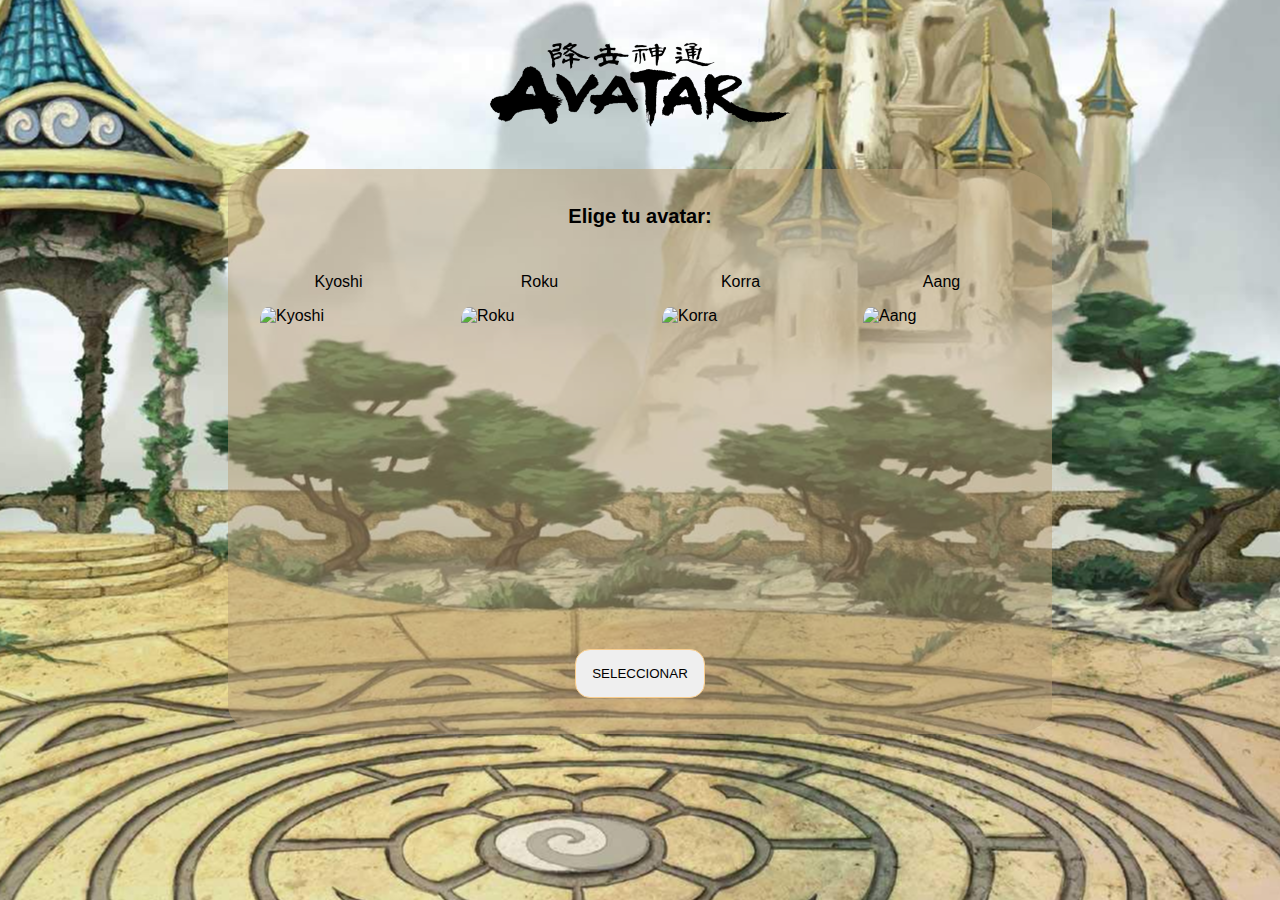
==== index.html @ 3d23be9b "fixing" ====
<!DOCTYPE html>
<html lang="en">
  <head>
    <meta charset="UTF-8" />
    <meta http-equiv="X-UA-Compatible" content="IE=edge" />
    <meta name="viewport" content="width=device-width, initial-scale=1.0" />
    <title>AVATAR!</title>
    <link rel="stylesheet" href="./avatar.css" />
    <link rel="stylesheet" href="./fuente.css" />
  </head>
  <body>
    <h1 id="title">
      <img title="logo" class="logo" src="./images/logo.png" />
    </h1>
    <section id="seleccionar-avatar">
      <h2 class="subtitle">Elige tu avatar:</h2>
      <div id="contenedor-tarjetas" class="cards">
       
      </div>
      <button id="boton-avatar">SELECCIONAR</button>
    </section>

    <section id="seleccionar-ataque">
      <div class="seleccionar-ataque">
        <div id="avatar-jugador-elegido"></div>
        <div class="stats">
          <p id="avatar-jugador"></p>
          <p id="vidas-jugador">3</p>
          <div id="ataques-del-jugador"></div>
        </div>
        <div class="all">
          <div class="subtitle">
            <h2>Elige tu ataque:</h2>
          </div>
          <div id="contenedor-botones" class="buttons">
          </div>
          <div id="mensajes">
            <p id="resultado">Que gane el mejor!</p>
            <section id="reiniciar">
              <button id="boton-reiniciar">VOLVER A JUGAR</button>
            </section>
          </div>
        </div>
        <div class="stats">
          <p id="avatar-enemigo"></p>
          <p id="vidas-enemigo">3</p>
          <div id="ataques-del-enemigo"></div>
        </div>
        <div id="avatar-enemigo-elegido"></div>
      </div>
    </section>
    <script src="./js/avatar.js"></script>
  </body>
</html>
---- avatar.css ----
body {
  background-image: url(./images/mapa.jpg);
  background-repeat: no-repeat;
  background-attachment: fixed;
  height: full;
  background-position: center center;
  display: flex;
  flex-direction: column;
  align-items: center;
}

#seleccionar-avatar {
  display: flex;
  flex-direction: column;
  justify-content: center;
  align-items: center;
  background-color: rgba(185, 159, 120, 0.5);
  border-radius: 5%;
  padding: 20px;
}
input {
  display: none;
}
h2 {
  font-family: "Herculanum", sans-serif;
  display: flex;
  justify-content: center;
}

span {
  font-family: "Herculanum", sans-serif;
}
.logo {
  height: 110px;
  width: 300px;
  margin: auto;
}
.subtitle {
  font-size: 20px;
}
.cards {
  display: flex;
  gap: 20px;
}
.card {
  font-family: "Herculanum", sans-serif;
  display: flex;
  flex-direction: column;
  align-items: center;
  padding: 12px;
}

.card:hover {
  cursor: pointer;
  transition: ease-in-out;
}

label:hover {
  border-radius: 12px;
  background: #e0e0e0;
}

input:checked + label {
  border-radius: 12px;
  background: #e0e0e0;
}

.card img {
  width: 157px;
  height: 314px;
  border-radius: 5%;
}

button {
  display: flex;
  flex-direction: column;
  align-items:center ;
  font-family: "Herculanum", sans-serif;
  padding: 16px;
  margin: 16px;
  border-radius: 15px;
  border: 1px solid #facd8c;
}
button:hover {
  cursor: pointer;
}

.buttons {
  display: flex;
}

.seleccionar-ataque {
  display: flex;
  flex-direction: row;
  justify-content: center;
  align-items: center;
  background-color: rgba(185, 159, 120, 0.5);
  border-radius: 5%;
  padding: 20px;
  background-color: rgba(185, 159, 120, 0.5);
  padding: 20px;
}

#mensajes {
  background-color: #e0e0e0;
  font-family: "Herculanum", sans-serif;
  padding: 40px;
  border-radius: 20px;
  display: flex;
  flex-direction: column;
  align-items: center;
  width: 312px;
}

.all {
  display: flex;
    flex-direction: column;
    align-content: center;
    align-items: center;
}

#avatar-jugador-elegido {
  display: flex;
  flex-direction: column;
}

#vidas-jugador, #vidas-enemigo {
  font-size: 44px;
}

.stats {
  font-family: "Herculanum", sans-serif;
  background-color: #facd8c;
  margin: 24px;
  display: flex;
  flex-direction: column;
  align-items: center;
  padding: 24px;
  border-radius: 5%;
}

@media (max-width: 360px) {
  .cards, .buttons {
    flex-direction: column;
  }
}
---- fuente.css ----
@font-face {
    font-family: Herculanum;
    src: local("Herculanum-Regular"),
    local("Herculanum Regular"),
}
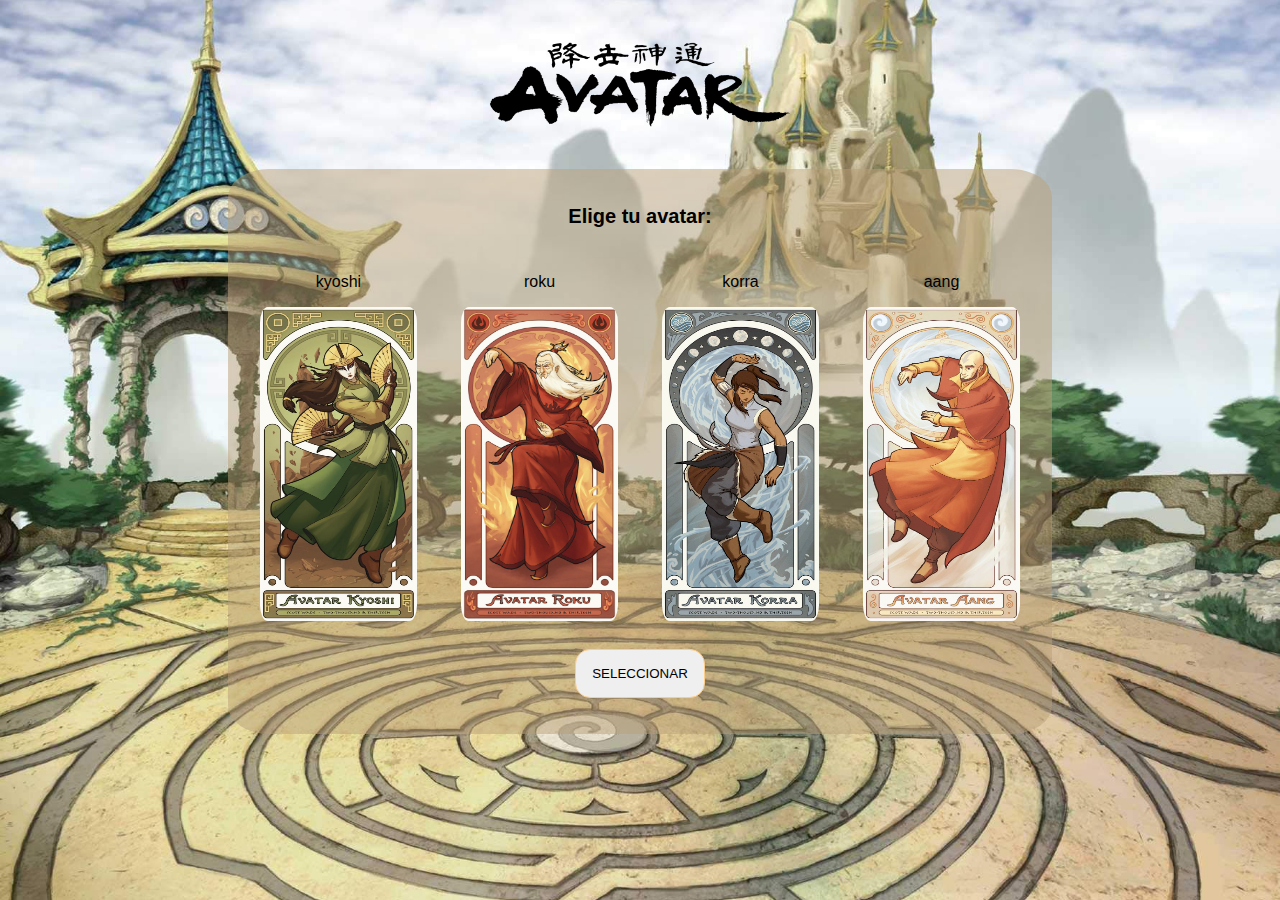
==== commit d62e520f: "fuente" ====
--- a/index.html
+++ b/index.html
@@ -4,9 +4,9 @@
     <meta charset="UTF-8" />
     <meta http-equiv="X-UA-Compatible" content="IE=edge" />
     <meta name="viewport" content="width=device-width, initial-scale=1.0" />
+
     <title>AVATAR!</title>
     <link rel="stylesheet" href="./avatar.css" />
-    <link rel="stylesheet" href="./fuente.css" />
   </head>
   <body>
     <h1 id="title">
@@ -14,12 +14,45 @@
     </h1>
     <section id="seleccionar-avatar">
       <h2 class="subtitle">Elige tu avatar:</h2>
-      <div id="contenedor-tarjetas" class="cards">
-       
-      </div>
+      <div id="contenedor-tarjetas" class="cards"></div>
       <button id="boton-avatar">SELECCIONAR</button>
     </section>
-
+    <section id="mostrar-mapa">
+      <h2 class="subtitle">Recorre el mapa con tu Avatar!</h2>
+      <canvas id="mapa"></canvas>
+      <div class="buttons">
+        <button
+          title="up"
+          onmouseup="detenerMovimiento()"
+          onmousedown="moverArriba() "
+        >
+          Arriba
+        </button>
+      </div>
+      <div class="buttons">
+        <button
+          title="left"
+          onmouseup="detenerMovimiento()"
+          onmousedown="moverIzquierda()"
+        >
+          Izquierda
+        </button>
+        <button
+          title="down"
+          onmouseup="detenerMovimiento()"
+          onmousedown="moverAbajo()"
+        >
+          Abajo
+        </button>
+        <button
+          title="right"
+          onmouseup="detenerMovimiento()"
+          onmousedown="moverDerecha()"
+        >
+          Derecha
+        </button>
+      </div>
+    </section>
     <section id="seleccionar-ataque">
       <div class="seleccionar-ataque">
         <div id="avatar-jugador-elegido"></div>
@@ -32,10 +65,9 @@
           <div class="subtitle">
             <h2>Elige tu ataque:</h2>
           </div>
-          <div id="contenedor-botones" class="buttons">
-          </div>
+          <div id="contenedor-botones" class="buttons"></div>
           <div id="mensajes">
-            <p id="resultado">Que gane el mejor!</p>
+            <div id="resultado">Que gane el mejor!</div>
             <section id="reiniciar">
               <button id="boton-reiniciar">VOLVER A JUGAR</button>
             </section>
--- a/avatar.css
+++ b/avatar.css
@@ -1,10 +1,12 @@
+@import url(//db.onlinewebfonts.com/c/002b944b211d383987536f1ecf684bca?family=Herculanum);
 body {
   background-image: url(./images/mapa.jpg);
   background-repeat: no-repeat;
   background-attachment: fixed;
-  height: full;
+  width: auto;
   background-position: center center;
   display: flex;
+  background-size: cover;
   flex-direction: column;
   align-items: center;
 }
@@ -30,6 +32,8 @@
 span {
   font-family: "Herculanum", sans-serif;
 }
+
+
 .logo {
   height: 110px;
   width: 300px;
@@ -138,9 +142,33 @@
   padding: 24px;
   border-radius: 5%;
 }
+#mostrar-mapa {
+  flex-direction: column;
+  align-items: center;
+  justify-content: center;
+}
+
+#mostar-mapa button {
+  display: flex;
+  flex-direction: column;
+  align-items:center ;
+  font-family: "Herculanum", sans-serif;
+  width: 80px;
+  height: 40px;
+  padding: 5px;
+  border-radius: 15px;
+  border: 1px solid #facd8c;
+}
 
 @media (max-width: 360px) {
   .cards, .buttons {
     flex-direction: column;
   }
-}+}
+@media (max-width: 360px) {
+  #ver-mapa div{
+    display: flex;
+    align-items: center;
+    flex-direction: column;
+  }
+}
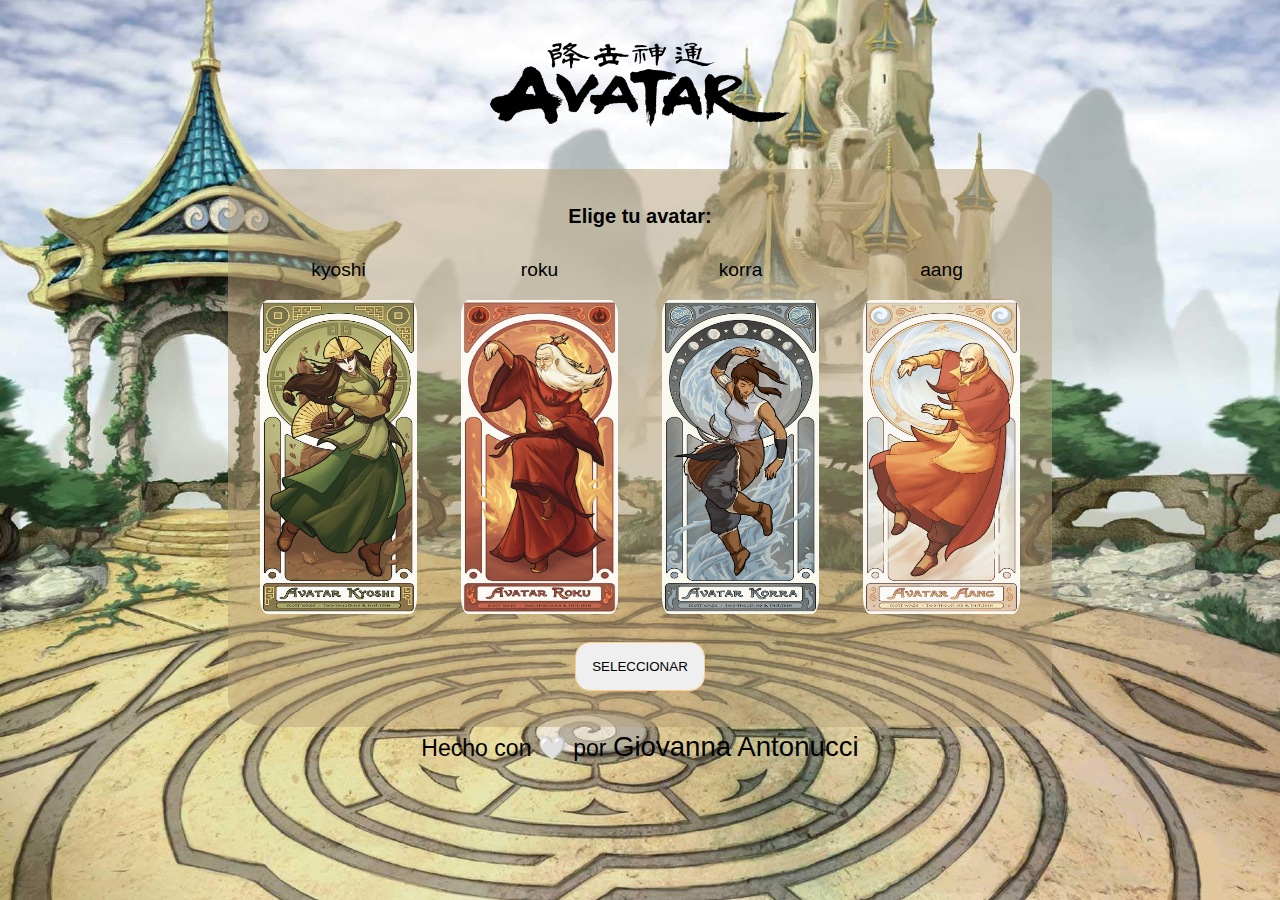
==== commit f8ee4017: "footer" ====
--- a/index.html
+++ b/index.html
@@ -4,9 +4,9 @@
     <meta charset="UTF-8" />
     <meta http-equiv="X-UA-Compatible" content="IE=edge" />
     <meta name="viewport" content="width=device-width, initial-scale=1.0" />
-
     <title>AVATAR!</title>
     <link rel="stylesheet" href="./avatar.css" />
+    <link href="./fuente.css" rel="stylesheet">
   </head>
   <body>
     <h1 id="title">
@@ -81,6 +81,9 @@
         <div id="avatar-enemigo-elegido"></div>
       </div>
     </section>
+    <footer>
+      <p>Hecho con 🤍​ por <a target="_blank" rel="noopener noreferrer" href="https://www.linkedin.com/in/giovanna-antonucci/">Giovanna Antonucci</a></p>
+    </footer>
     <script src="./js/avatar.js"></script>
   </body>
 </html>
--- a/avatar.css
+++ b/avatar.css
@@ -1,4 +1,5 @@
-@import url(//db.onlinewebfonts.com/c/002b944b211d383987536f1ecf684bca?family=Herculanum);
+@import url('http://fonts.cdnfonts.com/css/herculanum-lt-pro');
+
 body {
   background-image: url(./images/mapa.jpg);
   background-repeat: no-repeat;
@@ -24,13 +25,21 @@
   display: none;
 }
 h2 {
-  font-family: "Herculanum", sans-serif;
+  font-family: 'Herculanum LT Pro', sans-serif;
   display: flex;
   justify-content: center;
 }
 
 span {
-  font-family: "Herculanum", sans-serif;
+  font-family: 'Herculanum LT Pro', sans-serif;
+}
+
+footer, p, a {
+  font-family: 'Herculanum LT Pro', sans-serif;
+  color: black; 
+  text-decoration: none;
+  font-size: larger;
+  margin-top: 2px;
 }
 
 
@@ -47,7 +56,7 @@
   gap: 20px;
 }
 .card {
-  font-family: "Herculanum", sans-serif;
+  font-family: 'Herculanum LT Pro', sans-serif;
   display: flex;
   flex-direction: column;
   align-items: center;
@@ -79,7 +88,7 @@
   display: flex;
   flex-direction: column;
   align-items:center ;
-  font-family: "Herculanum", sans-serif;
+  font-family: 'Herculanum LT Pro', sans-serif;
   padding: 16px;
   margin: 16px;
   border-radius: 15px;
@@ -107,7 +116,7 @@
 
 #mensajes {
   background-color: #e0e0e0;
-  font-family: "Herculanum", sans-serif;
+  font-family: 'Herculanum LT Pro', sans-serif;
   padding: 40px;
   border-radius: 20px;
   display: flex;
@@ -133,7 +142,7 @@
 }
 
 .stats {
-  font-family: "Herculanum", sans-serif;
+  font-family: 'Herculanum LT Pro', sans-serif;
   background-color: #facd8c;
   margin: 24px;
   display: flex;
@@ -152,7 +161,7 @@
   display: flex;
   flex-direction: column;
   align-items:center ;
-  font-family: "Herculanum", sans-serif;
+  font-family: 'Herculanum LT Pro', sans-serif;
   width: 80px;
   height: 40px;
   padding: 5px;
--- a/fuente.css
+++ b/fuente.css
@@ -0,0 +1,7 @@
+@font-face {
+    font-family: 'Herculanum LT Pro';
+    src: local('Herculanum LT Pro'),
+    url('https://fonts.cdnfonts.com/s/37183/HerculanumLTProRoman.woff')
+    format('woff');
+}
+
